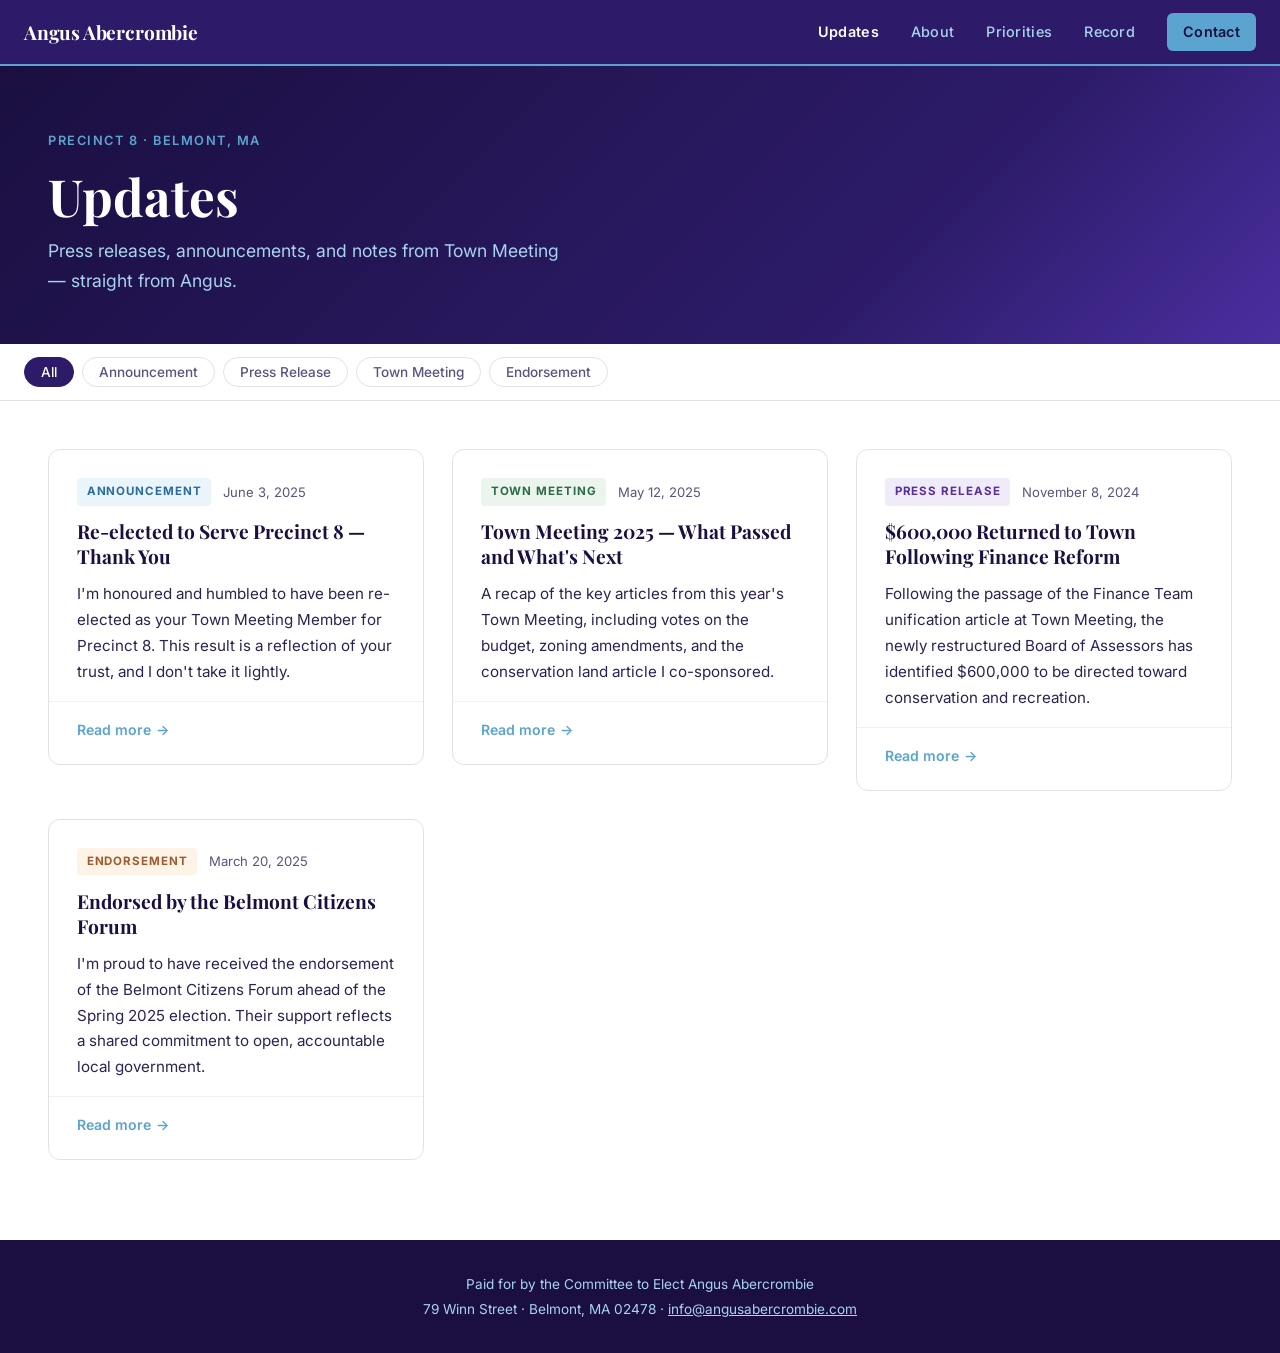
==== updates.html @ 39c31a17 "Add files via upload" ====
<!DOCTYPE html>
<html lang="en">
<head>
  <meta charset="UTF-8" />
  <meta name="viewport" content="width=device-width, initial-scale=1.0" />
  <meta name="description" content="Updates from Angus Abercrombie — Town Meeting Member, Precinct 8, Belmont MA" />
  <title>Updates · Angus Abercrombie</title>
  <link rel="preconnect" href="https://fonts.googleapis.com" />
  <link rel="preconnect" href="https://fonts.gstatic.com" crossorigin />
  <link href="https://fonts.googleapis.com/css2?family=Playfair+Display:wght@400;700&family=Inter:wght@400;500;600&family=Kalam:wght@400;700&display=swap" rel="stylesheet" />
  <link rel="stylesheet" href="style.css" />
  <link rel="stylesheet" href="updates.css" />
</head>
<body>

  <!-- NAV -->
  <header class="site-header">
    <div class="container header-inner">
      <a href="index.html" class="site-logo">Angus Abercrombie</a>
      <nav class="site-nav">
        <a href="updates.html" class="nav-active">Updates</a>
        <a href="index.html#about">About</a>
        <a href="index.html#priorities">Priorities</a>
        <a href="index.html#record">Record</a>
        <a href="index.html#contact" class="nav-cta">Contact</a>
      </nav>
      <button class="hamburger" aria-label="Open menu" aria-expanded="false">
        <span></span><span></span><span></span>
      </button>
    </div>
  </header>

  <!-- PAGE HERO -->
  <div class="updates-hero">
    <div class="container">
      <p class="eyebrow">Precinct 8 · Belmont, MA</p>
      <h1>Updates</h1>
      <p class="updates-hero-body">Press releases, announcements, and notes from Town Meeting — straight from Angus.</p>
    </div>
  </div>

  <!-- FILTER BAR -->
  <div class="filter-bar">
    <div class="container filter-inner">
      <button class="filter-btn active" data-filter="all">All</button>
      <button class="filter-btn" data-filter="announcement">Announcement</button>
      <button class="filter-btn" data-filter="press-release">Press Release</button>
      <button class="filter-btn" data-filter="town-meeting">Town Meeting</button>
      <button class="filter-btn" data-filter="endorsement">Endorsement</button>
    </div>
  </div>

  <!-- POSTS GRID -->
  <main class="updates-main">
    <div class="container posts-grid">

      <!-- POST CARD — replace/duplicate this block to add new posts -->
      <article class="post-card" data-category="announcement">
        <a href="posts/re-elected-thank-you.html" class="post-card-link">
          <div class="post-card-body">
            <div class="post-meta">
              <span class="post-tag tag-announcement">Announcement</span>
              <time class="post-date">June 3, 2025</time>
            </div>
            <h2 class="post-title">Re-elected to Serve Precinct 8 — Thank You</h2>
            <p class="post-excerpt">I'm honoured and humbled to have been re-elected as your Town Meeting Member for Precinct 8. This result is a reflection of your trust, and I don't take it lightly.</p>
          </div>
          <div class="post-card-footer">
            Read more <span class="post-arrow">→</span>
          </div>
        </a>
      </article>

      <article class="post-card" data-category="town-meeting">
        <a href="posts/town-meeting-2025-recap.html" class="post-card-link">
          <div class="post-card-body">
            <div class="post-meta">
              <span class="post-tag tag-town-meeting">Town Meeting</span>
              <time class="post-date">May 12, 2025</time>
            </div>
            <h2 class="post-title">Town Meeting 2025 — What Passed and What's Next</h2>
            <p class="post-excerpt">A recap of the key articles from this year's Town Meeting, including votes on the budget, zoning amendments, and the conservation land article I co-sponsored.</p>
          </div>
          <div class="post-card-footer">
            Read more <span class="post-arrow">→</span>
          </div>
        </a>
      </article>

      <article class="post-card" data-category="press-release">
        <a href="posts/600k-conservation-funds.html" class="post-card-link">
          <div class="post-card-body">
            <div class="post-meta">
              <span class="post-tag tag-press-release">Press Release</span>
              <time class="post-date">November 8, 2024</time>
            </div>
            <h2 class="post-title">$600,000 Returned to Town Following Finance Reform</h2>
            <p class="post-excerpt">Following the passage of the Finance Team unification article at Town Meeting, the newly restructured Board of Assessors has identified $600,000 to be directed toward conservation and recreation.</p>
          </div>
          <div class="post-card-footer">
            Read more <span class="post-arrow">→</span>
          </div>
        </a>
      </article>

      <article class="post-card" data-category="endorsement">
        <a href="posts/belmont-citizens-forum-endorsement.html" class="post-card-link">
          <div class="post-card-body">
            <div class="post-meta">
              <span class="post-tag tag-endorsement">Endorsement</span>
              <time class="post-date">March 20, 2025</time>
            </div>
            <h2 class="post-title">Endorsed by the Belmont Citizens Forum</h2>
            <p class="post-excerpt">I'm proud to have received the endorsement of the Belmont Citizens Forum ahead of the Spring 2025 election. Their support reflects a shared commitment to open, accountable local government.</p>
          </div>
          <div class="post-card-footer">
            Read more <span class="post-arrow">→</span>
          </div>
        </a>
      </article>

    </div>

    <!-- EMPTY STATE (shown when filter has no results) -->
    <div class="empty-state hidden" id="emptyState">
      <p>No updates in this category yet — check back soon.</p>
    </div>
  </main>

  <!-- FOOTER -->
  <footer class="site-footer">
    <div class="container footer-inner">
      <p>Paid for by the Committee to Elect Angus Abercrombie</p>
      <p>79 Winn Street · Belmont, MA 02478 · <a href="mailto:info@angusabercrombie.com">info@angusabercrombie.com</a></p>
    </div>
  </footer>

  <script src="updates.js"></script>
  <script src="main.js"></script>
</body>
</html>
---- style.css ----
/* === TOKENS === */
:root {
  --purple:      #2D1B69;
  --purple-dark: #1A0F40;
  --purple-mid:  #4A2FA0;
  --sky:         #5BA4CF;
  --sky-light:   #EAF4FB;
  --sky-mid:     #A8D4EE;
  --white:       #FFFFFF;
  --off-white:   #F8F9FB;
  --text-dark:   #0F0A2A;
  --text-mid:    #2D2250;
  --text-muted:  #5A5480;

  --font-display: 'Playfair Display', Georgia, serif;
  --font-body:    'Inter', system-ui, sans-serif;
  --font-hand:    'Kalam', cursive;

  --max-width: 1320px;
  --section-pad: 6rem 2.5rem;
  --radius-card: 12px;
  --radius-btn:  6px;
  --transition: 0.2s ease;
}

/* === RESET === */
*, *::before, *::after { box-sizing: border-box; margin: 0; padding: 0; }
html { scroll-behavior: smooth; }
body {
  font-family: var(--font-body);
  color: var(--text-dark);
  background: var(--white);
  line-height: 1.7;
  -webkit-font-smoothing: antialiased;
}
img { display: block; max-width: 100%; }
a { text-decoration: none; }

/* === LAYOUT === */
.container {
  max-width: var(--max-width);
  margin: 0 auto;
  padding: 0 1.5rem;
}

/* === THANK YOU POPUP === */
.popup-overlay {
  position: fixed;
  inset: 0;
  z-index: 1000;
  background: rgba(20, 10, 50, 0.72);
  display: flex;
  align-items: center;
  justify-content: center;
  padding: 1.5rem;
  backdrop-filter: blur(3px);
}
.popup-overlay.hidden { display: none; }

.popup-card {
  background: #FFFDF7;
  border-radius: 16px;
  width: 100%;
  max-width: 860px;
  max-height: 90vh;
  overflow: hidden;
  position: relative;
  box-shadow: 0 32px 80px rgba(0,0,0,0.45);
  display: flex;
  flex-direction: column;
}
.popup-close {
  position: absolute;
  top: 1rem;
  right: 1rem;
  z-index: 10;
  background: rgba(255,255,255,0.9);
  border: 1px solid #ccc;
  border-radius: 50%;
  width: 32px;
  height: 32px;
  font-size: 0.85rem;
  cursor: pointer;
  color: var(--purple-dark);
  display: flex;
  align-items: center;
  justify-content: center;
  transition: background var(--transition);
}
.popup-close:hover { background: var(--white); }

.popup-inner {
  display: grid;
  grid-template-columns: 1fr 1fr;
  flex: 1;
  overflow: hidden;
}
.popup-photo {
  overflow: hidden;
  min-height: 400px;
}
.popup-photo img {
  width: 100%;
  height: 100%;
  object-fit: cover;
  object-position: center 20%;
  display: block;
}
.popup-note {
  padding: 2.5rem 2.5rem 2rem;
  overflow-y: auto;
  background: #FFFDF7;
  display: flex;
  flex-direction: column;
  gap: 0;
}
.note-line {
  font-family: var(--font-hand);
  font-size: 1.25rem;
  color: #2D1B69;
  line-height: 1.65;
  margin-bottom: 1rem;
}
.note-salutation {
  font-size: 1.5rem;
  font-weight: 600;
  margin-bottom: 1.25rem;
}
.note-closing {
  margin-top: 0.5rem;
  margin-bottom: 0;
}
.note-signature {
  font-family: var(--font-hand);
  font-size: 2.4rem;
  color: var(--purple);
  font-weight: 600;
  line-height: 1;
  margin-bottom: 1.75rem;
}
.popup-donate-btn {
  display: inline-block;
  background: var(--purple);
  color: var(--white);
  font-family: var(--font-body);
  font-size: 0.95rem;
  font-weight: 600;
  padding: 0.7rem 1.5rem;
  border-radius: var(--radius-btn);
  transition: background var(--transition);
  align-self: flex-start;
  margin-bottom: 0.75rem;
}
.popup-donate-btn:hover { background: var(--purple-mid); }
.note-dismiss-hint {
  font-family: var(--font-body);
  font-size: 0.82rem;
  color: var(--text-muted);
}
.popup-dismiss-link {
  background: none;
  border: none;
  padding: 0;
  font-size: 0.82rem;
  color: var(--sky);
  cursor: pointer;
  text-decoration: underline;
}
.popup-dismiss-link:hover { color: var(--purple); }

@media (max-width: 640px) {
  .popup-inner { grid-template-columns: 1fr; }
  .popup-photo { min-height: 200px; max-height: 220px; }
  .popup-note { padding: 1.5rem; }
  .note-line { font-size: 1.1rem; }
}

/* === HEADER === */
.site-header {
  position: sticky;
  top: 0;
  z-index: 100;
  background: var(--purple);
  border-bottom: 2px solid var(--sky);
}
.header-inner {
  display: flex;
  align-items: center;
  justify-content: space-between;
  height: 64px;
}
.site-logo {
  font-family: var(--font-display);
  font-size: 1.2rem;
  color: var(--white);
  font-weight: 700;
  letter-spacing: -0.01em;
}
.site-nav {
  display: flex;
  align-items: center;
  gap: 2rem;
}
.site-nav a {
  color: var(--sky-mid);
  font-size: 0.9rem;
  font-weight: 500;
  letter-spacing: 0.02em;
  transition: color var(--transition);
}
.site-nav a:hover { color: var(--white); }
.nav-cta {
  background: var(--sky);
  color: var(--purple-dark) !important;
  padding: 0.4rem 1rem;
  border-radius: var(--radius-btn);
  font-weight: 600 !important;
  transition: background var(--transition) !important;
}
.nav-cta:hover { background: var(--white) !important; }

.hamburger {
  display: none;
  flex-direction: column;
  gap: 5px;
  background: none;
  border: none;
  cursor: pointer;
  padding: 4px;
}
.hamburger span {
  display: block;
  width: 22px;
  height: 2px;
  background: var(--white);
  border-radius: 2px;
}

/* === HERO === */
.hero {
  background: var(--purple-dark);
  background-image: linear-gradient(135deg, var(--purple-dark) 0%, var(--purple) 70%, var(--purple-mid) 100%);
  padding: 5rem 1.5rem 4rem;
  overflow: hidden;
}
.hero-inner {
  display: grid;
  grid-template-columns: 1fr 400px;
  gap: 4rem;
  align-items: center;
}
.eyebrow {
  font-size: 0.8rem;
  font-weight: 600;
  letter-spacing: 0.12em;
  text-transform: uppercase;
  color: var(--sky);
  margin-bottom: 1rem;
}
.hero h1 {
  font-family: var(--font-display);
  font-size: clamp(2.8rem, 4.5vw, 5.5rem);
  color: var(--white);
  line-height: 1.1;
  font-weight: 700;
  margin-bottom: 1.25rem;
}
.hero-body {
  font-size: clamp(1.1rem, 1.4vw, 1.35rem);
  color: var(--sky-light);
  max-width: 560px;
  margin-bottom: 2rem;
  line-height: 1.75;
}
.hero-actions {
  display: flex;
  gap: 1rem;
  flex-wrap: wrap;
}

/* === BUTTONS === */
.btn {
  display: inline-block;
  padding: 0.7rem 1.6rem;
  border-radius: var(--radius-btn);
  font-size: 0.95rem;
  font-weight: 600;
  font-family: var(--font-body);
  cursor: pointer;
  transition: all var(--transition);
  border: 2px solid transparent;
}
.btn-primary {
  background: var(--sky);
  color: var(--purple-dark);
  border-color: var(--sky);
}
.btn-primary:hover {
  background: var(--white);
  border-color: var(--white);
}
.btn-outline {
  background: transparent;
  color: var(--white);
  border-color: rgba(255,255,255,0.5);
}
.btn-outline:hover {
  background: rgba(255,255,255,0.12);
  border-color: var(--white);
}

/* === HERO PHOTO === */
.photo-frame {
  border-radius: var(--radius-card);
  overflow: hidden;
  border: 3px solid var(--sky);
  box-shadow: 0 20px 60px rgba(0,0,0,0.45);
  aspect-ratio: 4/5;
}
.photo-frame img {
  width: 100%;
  height: 100%;
  object-fit: cover;
  object-position: top center;
}

/* === SECTIONS === */
.section { padding: var(--section-pad); }
.section-white { background: var(--white); }
.section-sky   { background: var(--sky-light); }
.section-purple { background: var(--purple); }

.section-label {
  display: inline-block;
  font-size: 0.72rem;
  font-weight: 700;
  letter-spacing: 0.12em;
  text-transform: uppercase;
  color: var(--white);
  background: var(--purple);
  padding: 0.3rem 0.8rem;
  border-radius: 4px;
  margin-bottom: 1rem;
}
.section-sky .section-label {
  background: var(--purple);
  color: var(--sky-mid);
}
.label-light {
  background: rgba(255,255,255,0.18) !important;
  color: var(--sky-mid) !important;
}

.section h2 {
  font-family: var(--font-display);
  font-size: clamp(1.8rem, 2.5vw, 3rem);
  color: var(--purple-dark);
  font-weight: 700;
  line-height: 1.2;
  margin-bottom: 1.5rem;
  max-width: 780px;
}
.section-body {
  font-size: clamp(1rem, 1.2vw, 1.15rem);
  color: var(--text-mid);
  margin-bottom: 1rem;
  line-height: 1.8;
  max-width: 780px;
}

.section-purple .section h2,
.section-purple h2,
.section-purple .contact-heading {
  color: var(--white);
}
.section-purple .section-body,
.section-purple .contact-body {
  color: var(--sky-mid);
}
.section-purple .priority-body h3,
.section-purple .record-text h3 {
  color: var(--white);
}
.section-purple .priority-body p,
.section-purple .record-text p {
  color: var(--sky-mid);
}
.about-inner {
  display: grid;
  grid-template-columns: 1fr 380px;
  gap: 4rem;
  align-items: center;
}
.about-photo img {
  width: 100%;
  height: 460px;
  object-fit: cover;
  object-position: center top;
  border-radius: var(--radius-card);
  border: 3px solid var(--sky-mid);
}

/* === PHOTO BREAK === */
.photo-break {
  position: relative;
  height: 560px;
  overflow: hidden;
}
.photo-break img {
  width: 100%;
  height: 100%;
  object-fit: cover;
  object-position: center 30%;
  display: block;
  object-position: center;
  position: absolute;
  inset: 0;
  height: 100%;
  width: 100%;
}

.photo-break {
  background-image: url('sign-hold.jpg');
  background-attachment: fixed;
  background-size: cover;
  background-position: center;
}
.photo-break img { display: none; }
.photo-break-overlay {
  position: absolute;
  inset: 0;
  background: linear-gradient(to right, rgba(26,15,64,0.75) 0%, rgba(26,15,64,0.2) 60%, transparent 100%);
  display: flex;
  align-items: center;
  padding: 3rem;
}
.photo-break-quote {
  font-family: var(--font-display);
  font-size: clamp(1.4rem, 2.5vw, 2rem);
  color: var(--white);
  max-width: 500px;
  line-height: 1.4;
  font-style: italic;
}

/* === PRIORITIES === */
.priority-list {
  margin-top: 2.5rem;
  display: flex;
  flex-direction: column;
  gap: 0;
}
.priority-item {
  display: grid;
  grid-template-columns: 64px 1fr;
  gap: 1.5rem;
  padding: 2rem 0;
  border-bottom: 1px solid var(--sky-mid);
  align-items: start;
}
.priority-item:first-child { border-top: 1px solid var(--sky-mid); }
.priority-num {
  font-family: var(--font-display);
  font-size: 2rem;
  font-weight: 700;
  color: var(--purple);
  line-height: 1;
  padding-top: 0.2rem;
  opacity: 0.55;
}
.priority-body h3 {
  font-family: var(--font-display);
  font-size: clamp(1.2rem, 1.4vw, 1.5rem);
  color: var(--purple-dark);
  margin-bottom: 0.5rem;
  font-weight: 700;
}
.priority-body p {
  font-size: clamp(1rem, 1.1vw, 1.15rem);
  color: var(--text-mid);
  line-height: 1.75;
}

/* === RECORD === */
.record-item {
  display: grid;
  grid-template-columns: 1fr 340px;
  gap: 3rem;
  padding: 3rem 0;
  border-bottom: 1px solid #DDE2EC;
  align-items: center;
}
.record-item:last-child { border-bottom: none; }
.record-item-plain {
  display: block;
}
.record-item-plain .record-number {
  font-size: 2rem;
  margin-bottom: 0.75rem;
}
.record-left { display: flex; flex-direction: column; gap: 1rem; }
.record-number {
  font-family: var(--font-display);
  font-size: 3rem;
  font-weight: 700;
  color: var(--sky);
  line-height: 1;
}
.record-text h3 {
  font-family: var(--font-display);
  font-size: clamp(1.25rem, 1.5vw, 1.6rem);
  color: var(--purple-dark);
  margin-bottom: 0.6rem;
  font-weight: 700;
}
.record-text p {
  font-size: clamp(1rem, 1.1vw, 1.15rem);
  color: var(--text-mid);
  line-height: 1.8;
}
.record-photo img {
  width: 100%;
  height: 280px;
  object-fit: cover;
  object-position: center top;
  border-radius: var(--radius-card);
  border: 2px solid var(--sky-mid);
}

/* === CONTACT === */
.contact-inner { max-width: 620px; }
.contact-heading {
  font-family: var(--font-display);
  font-size: clamp(1.8rem, 2.5vw, 3rem);
  color: var(--white);
  font-weight: 700;
  margin-bottom: 0.75rem;
}
.contact-body {
  color: var(--sky-mid);
  font-size: 1.05rem;
  margin-bottom: 2.5rem;
}
.contact-links {
  display: flex;
  flex-direction: column;
  gap: 1.25rem;
}
.contact-link {
  display: flex;
  flex-direction: column;
  gap: 0.2rem;
  color: var(--white);
  font-size: 1.1rem;
  font-weight: 500;
  border-left: 3px solid var(--sky);
  padding-left: 1rem;
  transition: border-color var(--transition);
}
.contact-link:hover { border-color: var(--white); }
.contact-link-label {
  font-size: 0.72rem;
  font-weight: 700;
  letter-spacing: 0.1em;
  text-transform: uppercase;
  color: var(--sky);
}

/* === FOOTER === */
.site-footer {
  background: var(--purple-dark);
  padding: 2rem 1.5rem;
  text-align: center;
}
.footer-inner p {
  font-size: 0.85rem;
  color: var(--sky-mid);
  line-height: 1.8;
}
.footer-inner a {
  color: var(--sky-mid);
  text-decoration: underline;
  transition: color var(--transition);
}
.footer-inner a:hover { color: var(--white); }

/* === SCROLL ANIMATIONS === */
.fade-in {
  opacity: 0;
  transform: translateY(18px);
  transition: opacity 0.55s ease, transform 0.55s ease;
}
.fade-in.visible {
  opacity: 1;
  transform: none;
}

/* === MOBILE === */
@media (max-width: 800px) {
  .hero-inner {
    grid-template-columns: 1fr;
    gap: 2.5rem;
  }
  .hero-photo { order: -1; max-width: 260px; }
  .photo-frame { aspect-ratio: 1/1; }

  .site-nav { display: none; }
  .site-nav.open {
    display: flex;
    flex-direction: column;
    position: absolute;
    top: 64px;
    left: 0;
    right: 0;
    background: var(--purple-dark);
    padding: 1.5rem;
    gap: 1.25rem;
    border-bottom: 2px solid var(--sky);
    z-index: 99;
  }
  .site-nav.open a { font-size: 1rem; }
  .hamburger { display: flex; }
  .header-inner { position: relative; }

  .about-inner {
    grid-template-columns: 1fr;
    gap: 2rem;
  }
  .about-photo img { height: 300px; }

  .photo-break { height: 300px; background-attachment: scroll; }
  .photo-break-overlay { padding: 1.5rem; }

  .record-item {
    grid-template-columns: 1fr;
    gap: 1.5rem;
  }
  .record-item-plain {
    grid-template-columns: 1fr;
    gap: 0.75rem;
  }
  .record-photo img { height: 220px; }

  .priority-item {
    grid-template-columns: 48px 1fr;
    gap: 1rem;
  }

  .section { padding: 3.5rem 1.25rem; }
}

/* === LARGE SCREENS === */
@media (min-width: 1400px) {
  :root { --section-pad: 8rem 3rem; }

  .hero { padding: 7rem 3rem 6rem; }
  .hero-inner { grid-template-columns: 1fr 480px; gap: 6rem; }

  .about-inner { grid-template-columns: 1fr 440px; gap: 5rem; }
  .about-photo img { height: 560px; }

  .photo-break { height: 680px; }

  .record-item { grid-template-columns: 1fr 400px; gap: 4rem; }
  .record-photo img { height: 340px; }
  .record-number { font-size: 3.8rem; }

  .priority-num { font-size: 2.6rem; }

  .site-logo { font-size: 1.4rem; }
  .site-nav a { font-size: 1rem; }
  .header-inner { height: 72px; }
}
---- updates.css ----
/* === UPDATES PAGE === */

/* Active nav link */
.nav-active {
  color: var(--white) !important;
  font-weight: 600 !important;
}

/* Page hero */
.updates-hero {
  background: linear-gradient(135deg, var(--purple-dark) 0%, var(--purple) 70%, var(--purple-mid) 100%);
  padding: 4rem 1.5rem 3rem;
}
.updates-hero h1 {
  font-family: var(--font-display);
  font-size: clamp(2.4rem, 4vw, 3.8rem);
  color: var(--white);
  font-weight: 700;
  line-height: 1.1;
  margin-bottom: 0.75rem;
}
.updates-hero-body {
  font-size: 1.1rem;
  color: var(--sky-mid);
  max-width: 520px;
  line-height: 1.7;
}

/* Filter bar */
.filter-bar {
  background: var(--white);
  border-bottom: 1px solid #DDE2EC;
  position: sticky;
  top: 64px;
  z-index: 90;
}
.filter-inner {
  display: flex;
  gap: 0.5rem;
  padding: 0.85rem 1.5rem;
  overflow-x: auto;
  scrollbar-width: none;
}
.filter-inner::-webkit-scrollbar { display: none; }
.filter-btn {
  background: none;
  border: 1.5px solid #DDE2EC;
  border-radius: 999px;
  padding: 0.35rem 1rem;
  font-family: var(--font-body);
  font-size: 0.85rem;
  font-weight: 500;
  color: var(--text-muted);
  cursor: pointer;
  white-space: nowrap;
  transition: all var(--transition);
}
.filter-btn:hover {
  border-color: var(--purple);
  color: var(--purple);
}
.filter-btn.active {
  background: var(--purple);
  border-color: var(--purple);
  color: var(--white);
}

/* Posts grid */
.updates-main {
  padding: 3rem 1.5rem 5rem;
}
.posts-grid {
  display: grid;
  grid-template-columns: repeat(auto-fill, minmax(320px, 1fr));
  gap: 1.75rem;
  align-items: start;
}

/* Post card */
.post-card {
  border: 1.5px solid #DDE2EC;
  border-radius: var(--radius-card);
  overflow: hidden;
  transition: box-shadow var(--transition), transform var(--transition), border-color var(--transition);
  background: var(--white);
}
.post-card:hover {
  box-shadow: 0 8px 28px rgba(45, 27, 105, 0.1);
  transform: translateY(-2px);
  border-color: var(--sky-mid);
}
.post-card.hidden { display: none; }

.post-card-link {
  display: flex;
  flex-direction: column;
  height: 100%;
  color: inherit;
}
.post-card-body {
  padding: 1.75rem 1.75rem 1rem;
  flex: 1;
}
.post-meta {
  display: flex;
  align-items: center;
  gap: 0.75rem;
  margin-bottom: 0.85rem;
}
.post-tag {
  font-size: 0.72rem;
  font-weight: 700;
  letter-spacing: 0.08em;
  text-transform: uppercase;
  padding: 0.25rem 0.6rem;
  border-radius: 4px;
}
.tag-announcement  { background: #EAF4FB; color: #2D6A9F; }
.tag-press-release { background: #F0EBF8; color: #5B2D9F; }
.tag-town-meeting  { background: #EBF5EE; color: #2D6B47; }
.tag-endorsement   { background: #FDF3E7; color: #9F5B2D; }

.post-date {
  font-size: 0.82rem;
  color: var(--text-muted);
}
.post-title {
  font-family: var(--font-display);
  font-size: clamp(1.1rem, 1.5vw, 1.35rem);
  color: var(--purple-dark);
  font-weight: 700;
  line-height: 1.3;
  margin-bottom: 0.75rem;
}
.post-excerpt {
  font-size: 0.95rem;
  color: var(--text-mid);
  line-height: 1.7;
}
.post-card-footer {
  padding: 1rem 1.75rem 1.4rem;
  font-size: 0.88rem;
  font-weight: 600;
  color: var(--sky);
  display: flex;
  align-items: center;
  gap: 0.3rem;
  border-top: 1px solid #F0F2F7;
  transition: color var(--transition);
}
.post-card:hover .post-card-footer { color: var(--purple); }
.post-arrow { transition: transform var(--transition); }
.post-card:hover .post-arrow { transform: translateX(3px); }

/* Empty state */
.empty-state {
  text-align: center;
  padding: 4rem 1.5rem;
  color: var(--text-muted);
  font-size: 1rem;
  width: 100%;
}
.empty-state.hidden { display: none; }

/* === INDIVIDUAL POST PAGE === */
.post-page-hero {
  background: linear-gradient(135deg, var(--purple-dark) 0%, var(--purple) 70%, var(--purple-mid) 100%);
  padding: 4rem 1.5rem 3rem;
}
.post-page-meta {
  display: flex;
  align-items: center;
  gap: 0.75rem;
  margin-bottom: 1.25rem;
}
.post-page-title {
  font-family: var(--font-display);
  font-size: clamp(2rem, 3.5vw, 3.2rem);
  color: var(--white);
  font-weight: 700;
  line-height: 1.15;
  max-width: 780px;
}
.post-page-body {
  max-width: 720px;
  margin: 0 auto;
  padding: 4rem 1.5rem 6rem;
}
.post-page-body p {
  font-size: clamp(1rem, 1.1vw, 1.15rem);
  color: var(--text-mid);
  line-height: 1.85;
  margin-bottom: 1.5rem;
}
.post-page-body h2 {
  font-family: var(--font-display);
  font-size: clamp(1.4rem, 2vw, 1.9rem);
  color: var(--purple-dark);
  font-weight: 700;
  margin: 2.5rem 0 1rem;
  line-height: 1.25;
}
.post-page-body h3 {
  font-family: var(--font-display);
  font-size: clamp(1.1rem, 1.5vw, 1.4rem);
  color: var(--purple-dark);
  font-weight: 700;
  margin: 2rem 0 0.75rem;
}
.post-page-body blockquote {
  border-left: 3px solid var(--sky);
  padding-left: 1.25rem;
  margin: 2rem 0;
  color: var(--purple);
  font-style: italic;
  font-size: 1.1rem;
  line-height: 1.75;
}
.post-back-link {
  display: inline-flex;
  align-items: center;
  gap: 0.4rem;
  font-size: 0.88rem;
  font-weight: 600;
  color: var(--sky-mid);
  margin-bottom: 3rem;
  transition: color var(--transition);
}
.post-back-link:hover { color: var(--white); }

@media (max-width: 800px) {
  .filter-bar { top: 64px; }
  .posts-grid { grid-template-columns: 1fr; }
  .updates-hero { padding: 3rem 1.25rem 2.5rem; }
  .post-page-body { padding: 2.5rem 1.25rem 4rem; }
}

@media (min-width: 1400px) {
  .posts-grid { grid-template-columns: repeat(3, 1fr); }
  .updates-hero { padding: 6rem 3rem 4rem; }
}
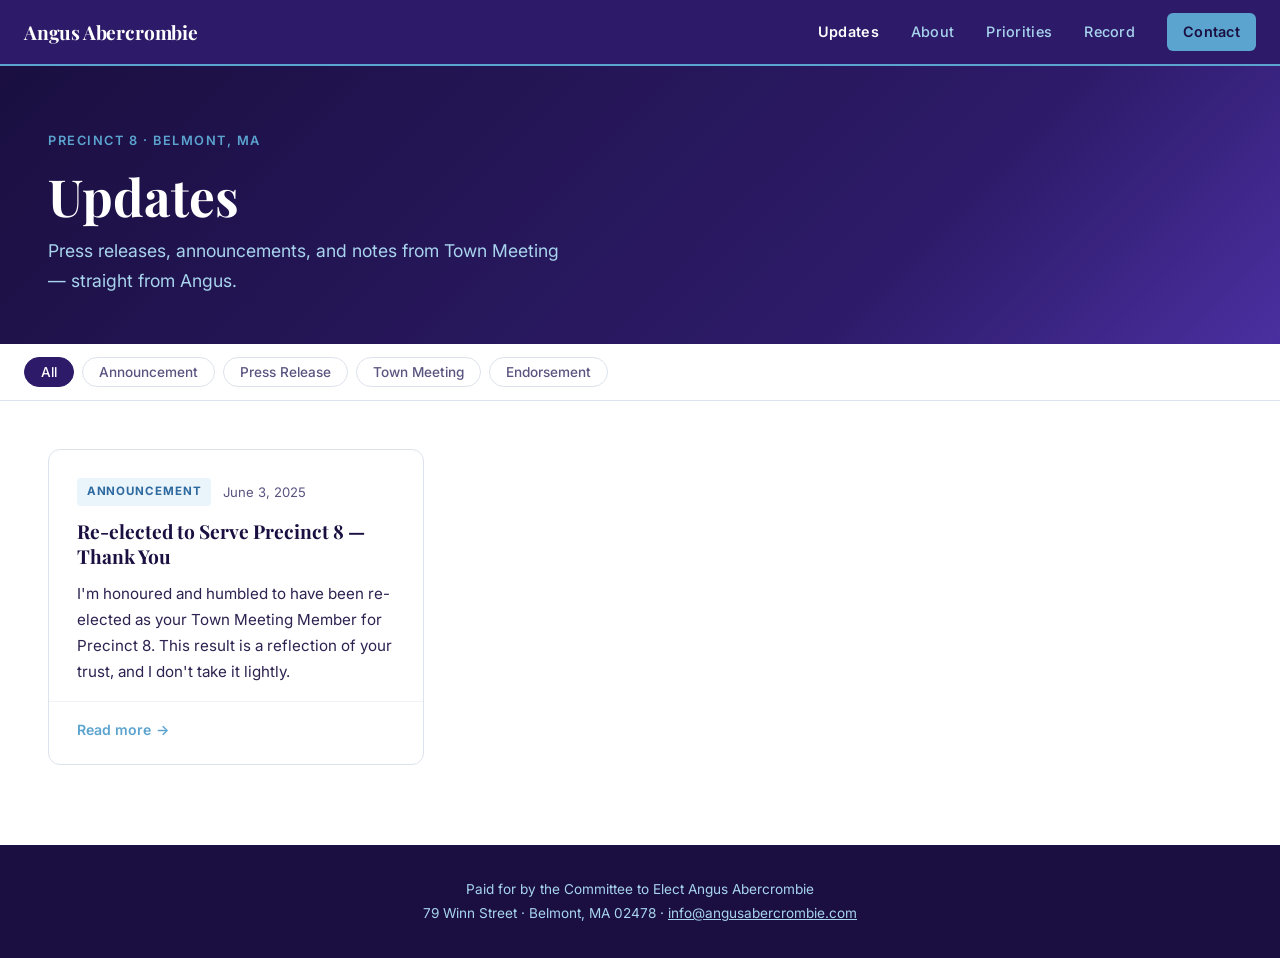
==== commit 70c24a07: "Update updates.html" ====
--- a/updates.html
+++ b/updates.html
@@ -71,54 +71,6 @@
         </a>
       </article>
 
-      <article class="post-card" data-category="town-meeting">
-        <a href="posts/town-meeting-2025-recap.html" class="post-card-link">
-          <div class="post-card-body">
-            <div class="post-meta">
-              <span class="post-tag tag-town-meeting">Town Meeting</span>
-              <time class="post-date">May 12, 2025</time>
-            </div>
-            <h2 class="post-title">Town Meeting 2025 — What Passed and What's Next</h2>
-            <p class="post-excerpt">A recap of the key articles from this year's Town Meeting, including votes on the budget, zoning amendments, and the conservation land article I co-sponsored.</p>
-          </div>
-          <div class="post-card-footer">
-            Read more <span class="post-arrow">→</span>
-          </div>
-        </a>
-      </article>
-
-      <article class="post-card" data-category="press-release">
-        <a href="posts/600k-conservation-funds.html" class="post-card-link">
-          <div class="post-card-body">
-            <div class="post-meta">
-              <span class="post-tag tag-press-release">Press Release</span>
-              <time class="post-date">November 8, 2024</time>
-            </div>
-            <h2 class="post-title">$600,000 Returned to Town Following Finance Reform</h2>
-            <p class="post-excerpt">Following the passage of the Finance Team unification article at Town Meeting, the newly restructured Board of Assessors has identified $600,000 to be directed toward conservation and recreation.</p>
-          </div>
-          <div class="post-card-footer">
-            Read more <span class="post-arrow">→</span>
-          </div>
-        </a>
-      </article>
-
-      <article class="post-card" data-category="endorsement">
-        <a href="posts/belmont-citizens-forum-endorsement.html" class="post-card-link">
-          <div class="post-card-body">
-            <div class="post-meta">
-              <span class="post-tag tag-endorsement">Endorsement</span>
-              <time class="post-date">March 20, 2025</time>
-            </div>
-            <h2 class="post-title">Endorsed by the Belmont Citizens Forum</h2>
-            <p class="post-excerpt">I'm proud to have received the endorsement of the Belmont Citizens Forum ahead of the Spring 2025 election. Their support reflects a shared commitment to open, accountable local government.</p>
-          </div>
-          <div class="post-card-footer">
-            Read more <span class="post-arrow">→</span>
-          </div>
-        </a>
-      </article>
-
     </div>
 
     <!-- EMPTY STATE (shown when filter has no results) -->
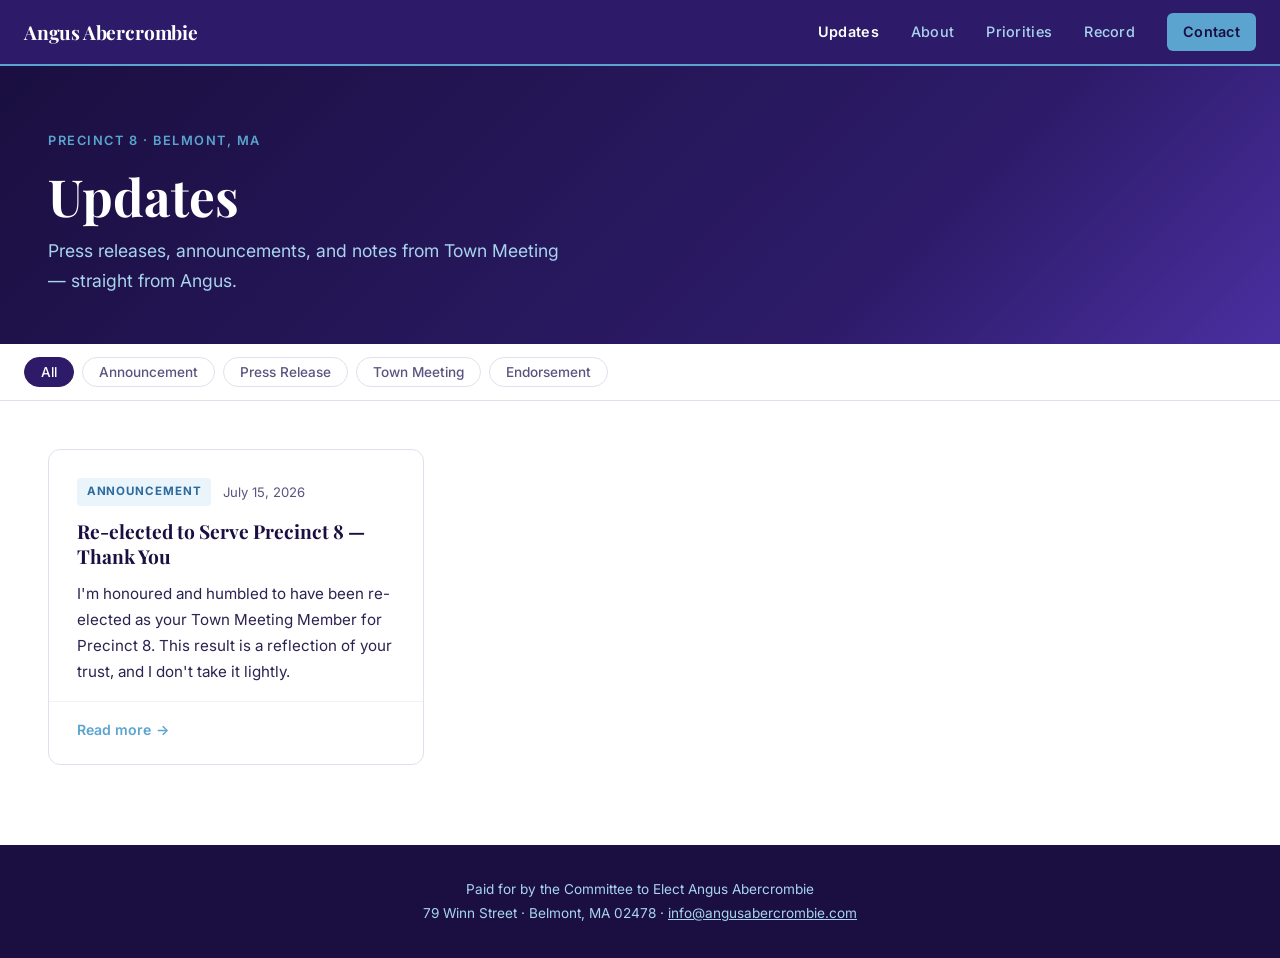
==== commit 8bb9b427: "Update updates.html" ====
--- a/updates.html
+++ b/updates.html
@@ -60,7 +60,7 @@
           <div class="post-card-body">
             <div class="post-meta">
               <span class="post-tag tag-announcement">Announcement</span>
-              <time class="post-date">June 3, 2025</time>
+              <time class="post-date">July 15, 2026</time>
             </div>
             <h2 class="post-title">Re-elected to Serve Precinct 8 — Thank You</h2>
             <p class="post-excerpt">I'm honoured and humbled to have been re-elected as your Town Meeting Member for Precinct 8. This result is a reflection of your trust, and I don't take it lightly.</p>
--- a/style.css
+++ b/style.css
@@ -61,7 +61,7 @@
   background: #FFFDF7;
   border-radius: 16px;
   width: 100%;
-  max-width: 860px;
+  max-width: 1060px;
   max-height: 90vh;
   overflow: hidden;
   position: relative;
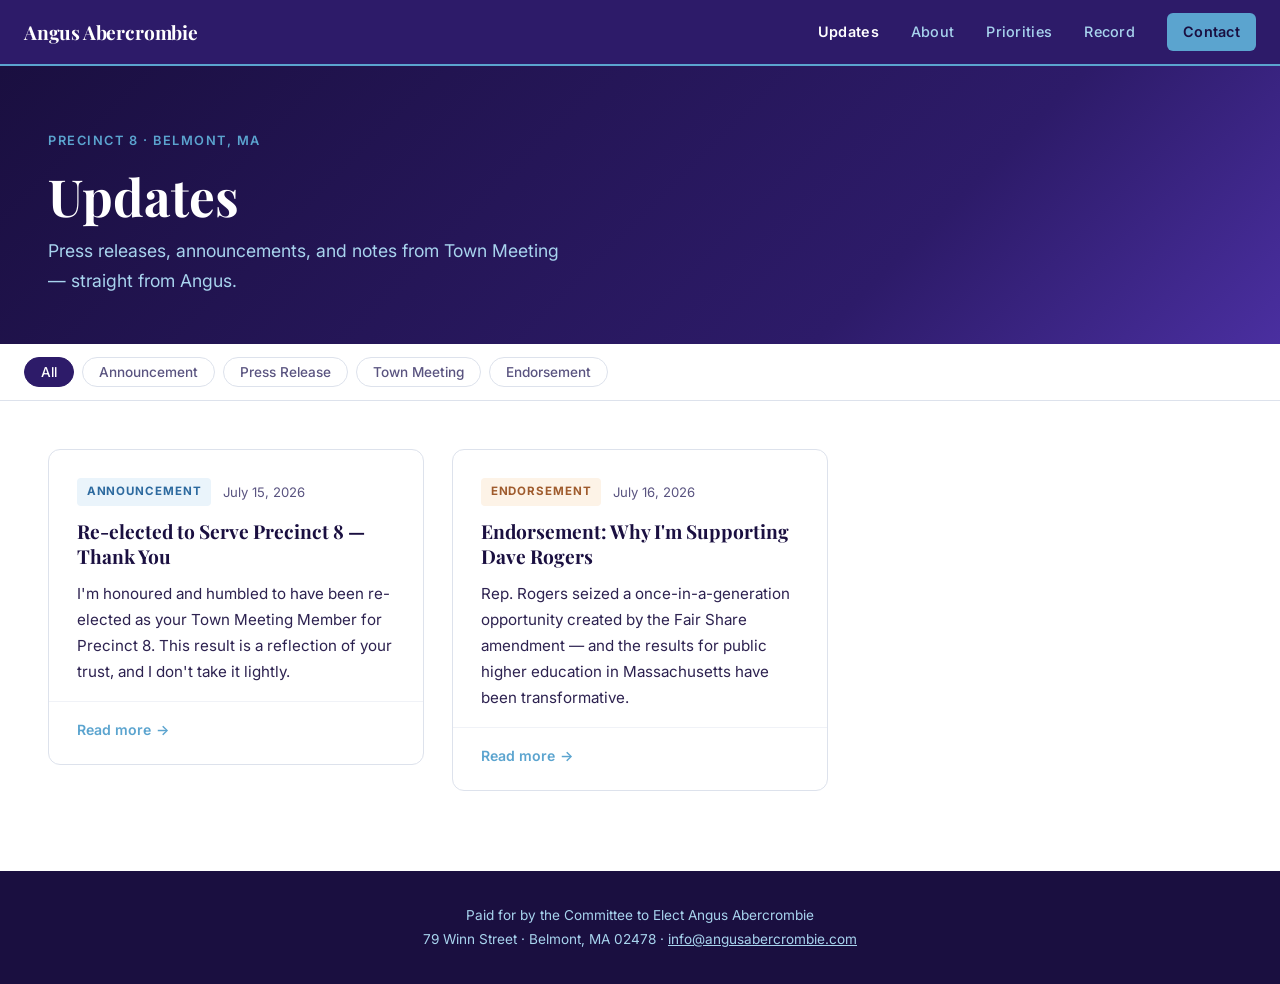
==== commit fca448bb: "Update updates.html" ====
--- a/updates.html
+++ b/updates.html
@@ -71,6 +71,22 @@
         </a>
       </article>
 
+      <article class="post-card" data-category="endorsement">
+        <a href="posts/endorsement-dave-rogers.html" class="post-card-link">
+          <div class="post-card-body">
+            <div class="post-meta">
+              <span class="post-tag tag-endorsement">Endorsement</span>
+              <time class="post-date">July 16, 2026</time>
+            </div>
+            <h2 class="post-title">Endorsement: Why I'm Supporting Dave Rogers</h2>
+            <p class="post-excerpt">Rep. Rogers seized a once-in-a-generation opportunity created by the Fair Share amendment — and the results for public higher education in Massachusetts have been transformative.</p>
+          </div>
+          <div class="post-card-footer">
+            Read more <span class="post-arrow">→</span>
+          </div>
+        </a>
+      </article>
+
     </div>
 
     <!-- EMPTY STATE (shown when filter has no results) -->
--- a/style.css
+++ b/style.css
@@ -649,6 +649,125 @@
   .section { padding: 3.5rem 1.25rem; }
 }
 
+/* === MAP === */
+.map-container {
+  margin-top: 3rem;
+  padding-top: 3rem;
+  border-top: 1px solid #DDE2EC;
+}
+.map-header {
+  margin-bottom: 1.25rem;
+}
+.map-title {
+  font-family: var(--font-display);
+  font-size: clamp(1.4rem, 2vw, 1.9rem);
+  color: var(--purple-dark);
+  font-weight: 700;
+  margin-bottom: 0.35rem;
+}
+.map-subtitle {
+  font-size: 0.95rem;
+  color: var(--text-muted);
+}
+#precinct-map {
+  width: 100%;
+  height: 500px;
+  border-radius: var(--radius-card);
+  overflow: hidden;
+  z-index: 0;
+  box-shadow: 0 8px 32px rgba(26, 15, 64, 0.25);
+}
+
+/* Animated pin */
+.map-pin-wrapper {
+  position: relative;
+  width: 40px;
+  height: 40px;
+  display: flex;
+  align-items: center;
+  justify-content: center;
+}
+.map-pin-pulse {
+  position: absolute;
+  inset: 0;
+  border-radius: 50%;
+  background: rgba(91, 164, 207, 0.35);
+  animation: pin-pulse 2s ease-out infinite;
+}
+.map-pin {
+  position: relative;
+  width: 32px;
+  height: 32px;
+  border-radius: 50%;
+  background: var(--purple);
+  border: 2.5px solid var(--sky);
+  display: flex;
+  align-items: center;
+  justify-content: center;
+  box-shadow: 0 2px 10px rgba(0,0,0,0.4);
+  z-index: 1;
+  transition: transform 0.15s ease;
+}
+.map-pin:hover { transform: scale(1.1); }
+.map-pin-number {
+  font-family: var(--font-body);
+  font-size: 0.8rem;
+  font-weight: 700;
+  color: var(--sky);
+  line-height: 1;
+}
+
+@keyframes pin-pulse {
+  0%   { transform: scale(0.8); opacity: 0.8; }
+  70%  { transform: scale(1.8); opacity: 0; }
+  100% { transform: scale(0.8); opacity: 0; }
+}
+
+/* Dark map popup */
+.leaflet-popup-content-wrapper {
+  background: #1A0F40 !important;
+  border: 1px solid var(--sky) !important;
+  border-radius: 10px !important;
+  box-shadow: 0 8px 28px rgba(0,0,0,0.5) !important;
+  color: var(--white) !important;
+}
+.leaflet-popup-tip {
+  background: #1A0F40 !important;
+}
+.leaflet-popup-close-button {
+  color: var(--sky-mid) !important;
+}
+.map-popup-num {
+  font-family: var(--font-display);
+  font-size: 0.75rem;
+  font-weight: 700;
+  color: var(--sky);
+  letter-spacing: 0.08em;
+  text-transform: uppercase;
+  margin-bottom: 0.35rem;
+}
+.map-popup strong {
+  display: block;
+  font-family: var(--font-display);
+  font-size: 1rem;
+  color: var(--white);
+  margin-bottom: 0.5rem;
+  line-height: 1.3;
+}
+.map-popup p {
+  font-size: 0.88rem;
+  color: var(--sky-mid);
+  line-height: 1.65;
+  margin: 0;
+}
+
+@media (max-width: 800px) {
+  #precinct-map { height: 360px; }
+}
+@media (min-width: 1400px) {
+  #precinct-map { height: 600px; }
+}
+
 /* === LARGE SCREENS === */
 @media (min-width: 1400px) {
   :root { --section-pad: 8rem 3rem; }
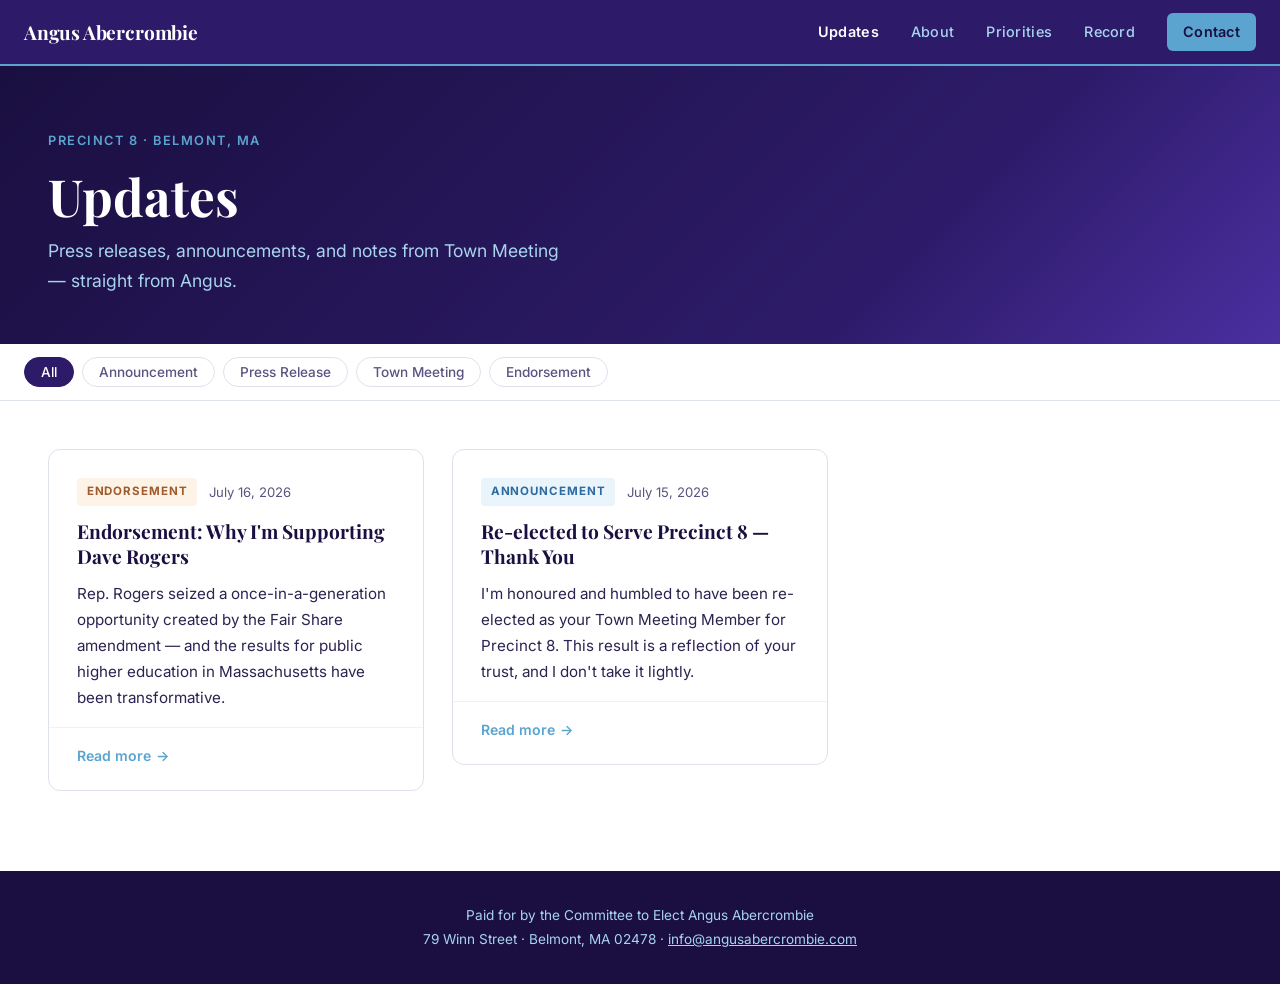
==== commit 12f6cdbe: "Update updates.html" ====
--- a/updates.html
+++ b/updates.html
@@ -55,6 +55,22 @@
     <div class="container posts-grid">
 
       <!-- POST CARD — replace/duplicate this block to add new posts -->
+      <article class="post-card" data-category="endorsement">
+        <a href="posts/endorsement-dave-rogers.html" class="post-card-link">
+          <div class="post-card-body">
+            <div class="post-meta">
+              <span class="post-tag tag-endorsement">Endorsement</span>
+              <time class="post-date">July 16, 2026</time>
+            </div>
+            <h2 class="post-title">Endorsement: Why I'm Supporting Dave Rogers</h2>
+            <p class="post-excerpt">Rep. Rogers seized a once-in-a-generation opportunity created by the Fair Share amendment — and the results for public higher education in Massachusetts have been transformative.</p>
+          </div>
+          <div class="post-card-footer">
+            Read more <span class="post-arrow">→</span>
+          </div>
+        </a>
+      </article>
+
       <article class="post-card" data-category="announcement">
         <a href="posts/re-elected-thank-you.html" class="post-card-link">
           <div class="post-card-body">
@@ -64,22 +80,6 @@
             </div>
             <h2 class="post-title">Re-elected to Serve Precinct 8 — Thank You</h2>
             <p class="post-excerpt">I'm honoured and humbled to have been re-elected as your Town Meeting Member for Precinct 8. This result is a reflection of your trust, and I don't take it lightly.</p>
-          </div>
-          <div class="post-card-footer">
-            Read more <span class="post-arrow">→</span>
-          </div>
-        </a>
-      </article>
-
-      <article class="post-card" data-category="endorsement">
-        <a href="posts/endorsement-dave-rogers.html" class="post-card-link">
-          <div class="post-card-body">
-            <div class="post-meta">
-              <span class="post-tag tag-endorsement">Endorsement</span>
-              <time class="post-date">July 16, 2026</time>
-            </div>
-            <h2 class="post-title">Endorsement: Why I'm Supporting Dave Rogers</h2>
-            <p class="post-excerpt">Rep. Rogers seized a once-in-a-generation opportunity created by the Fair Share amendment — and the results for public higher education in Massachusetts have been transformative.</p>
           </div>
           <div class="post-card-footer">
             Read more <span class="post-arrow">→</span>
